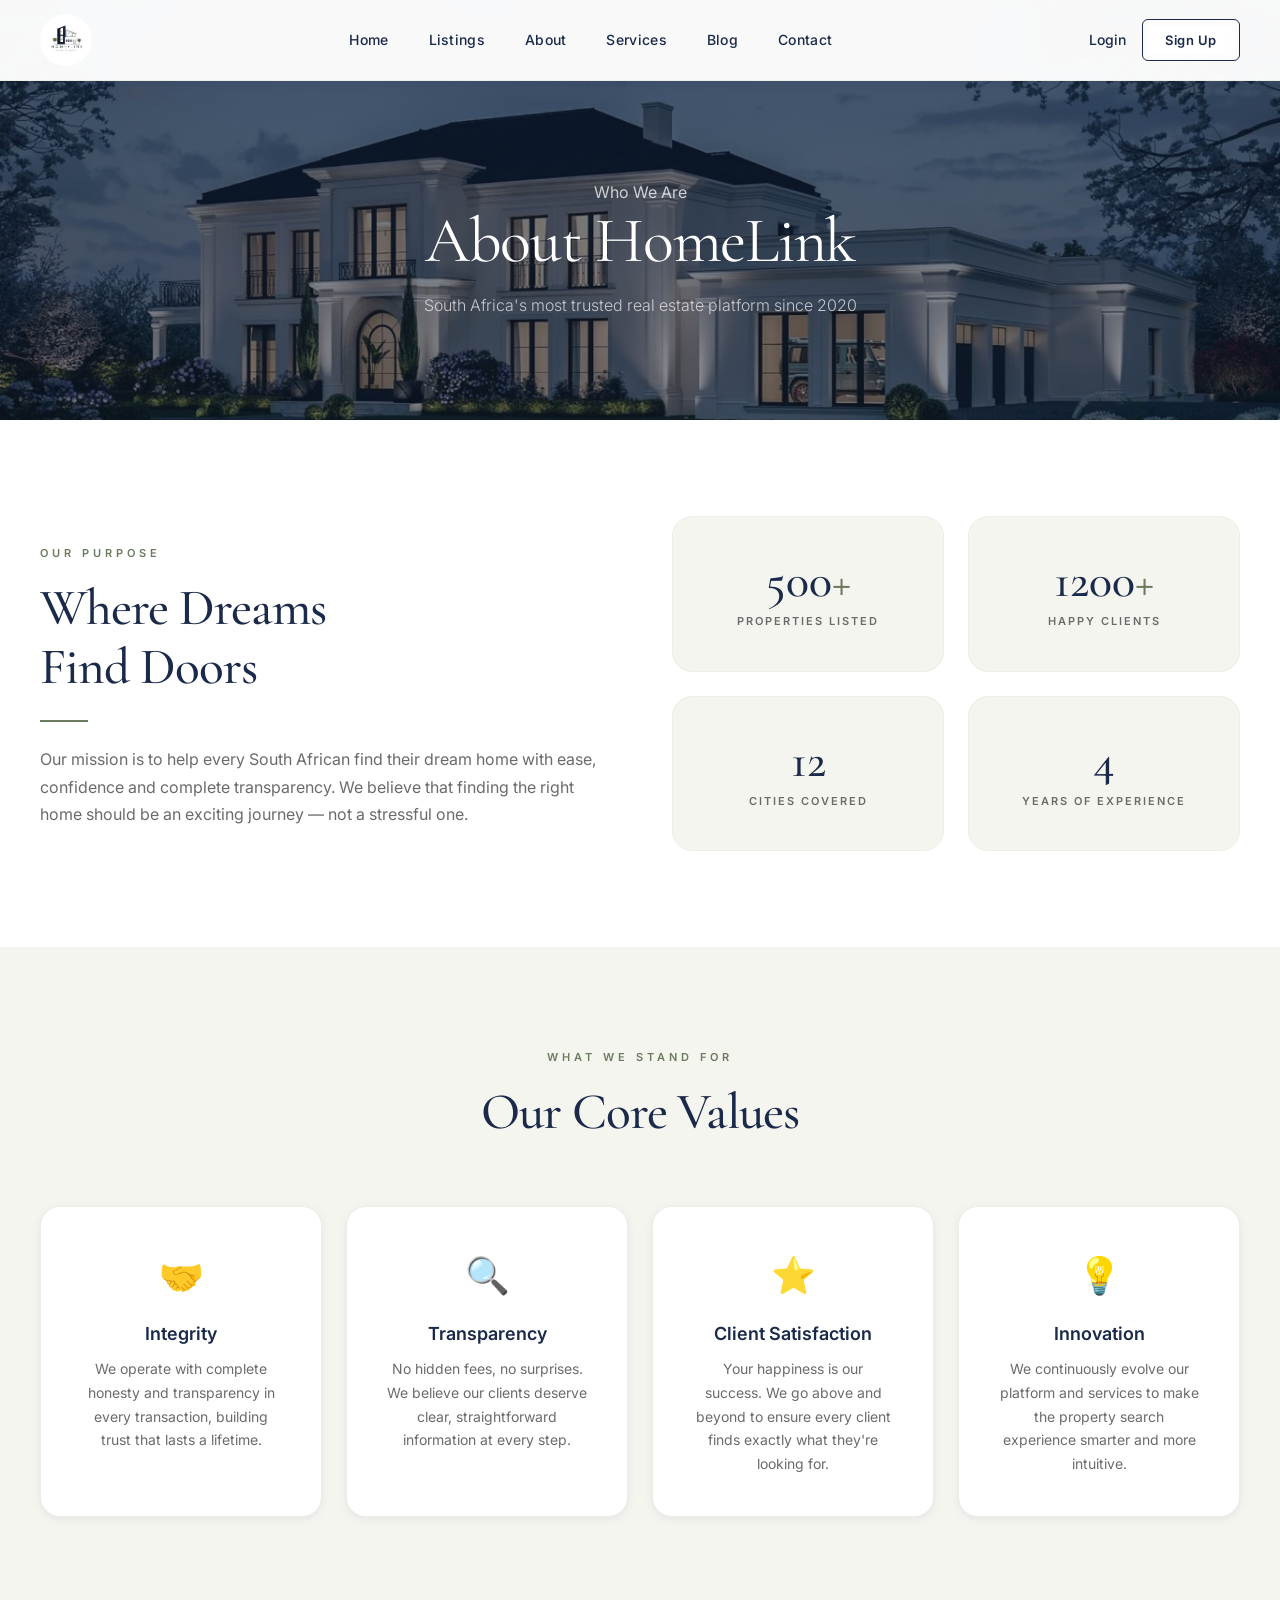
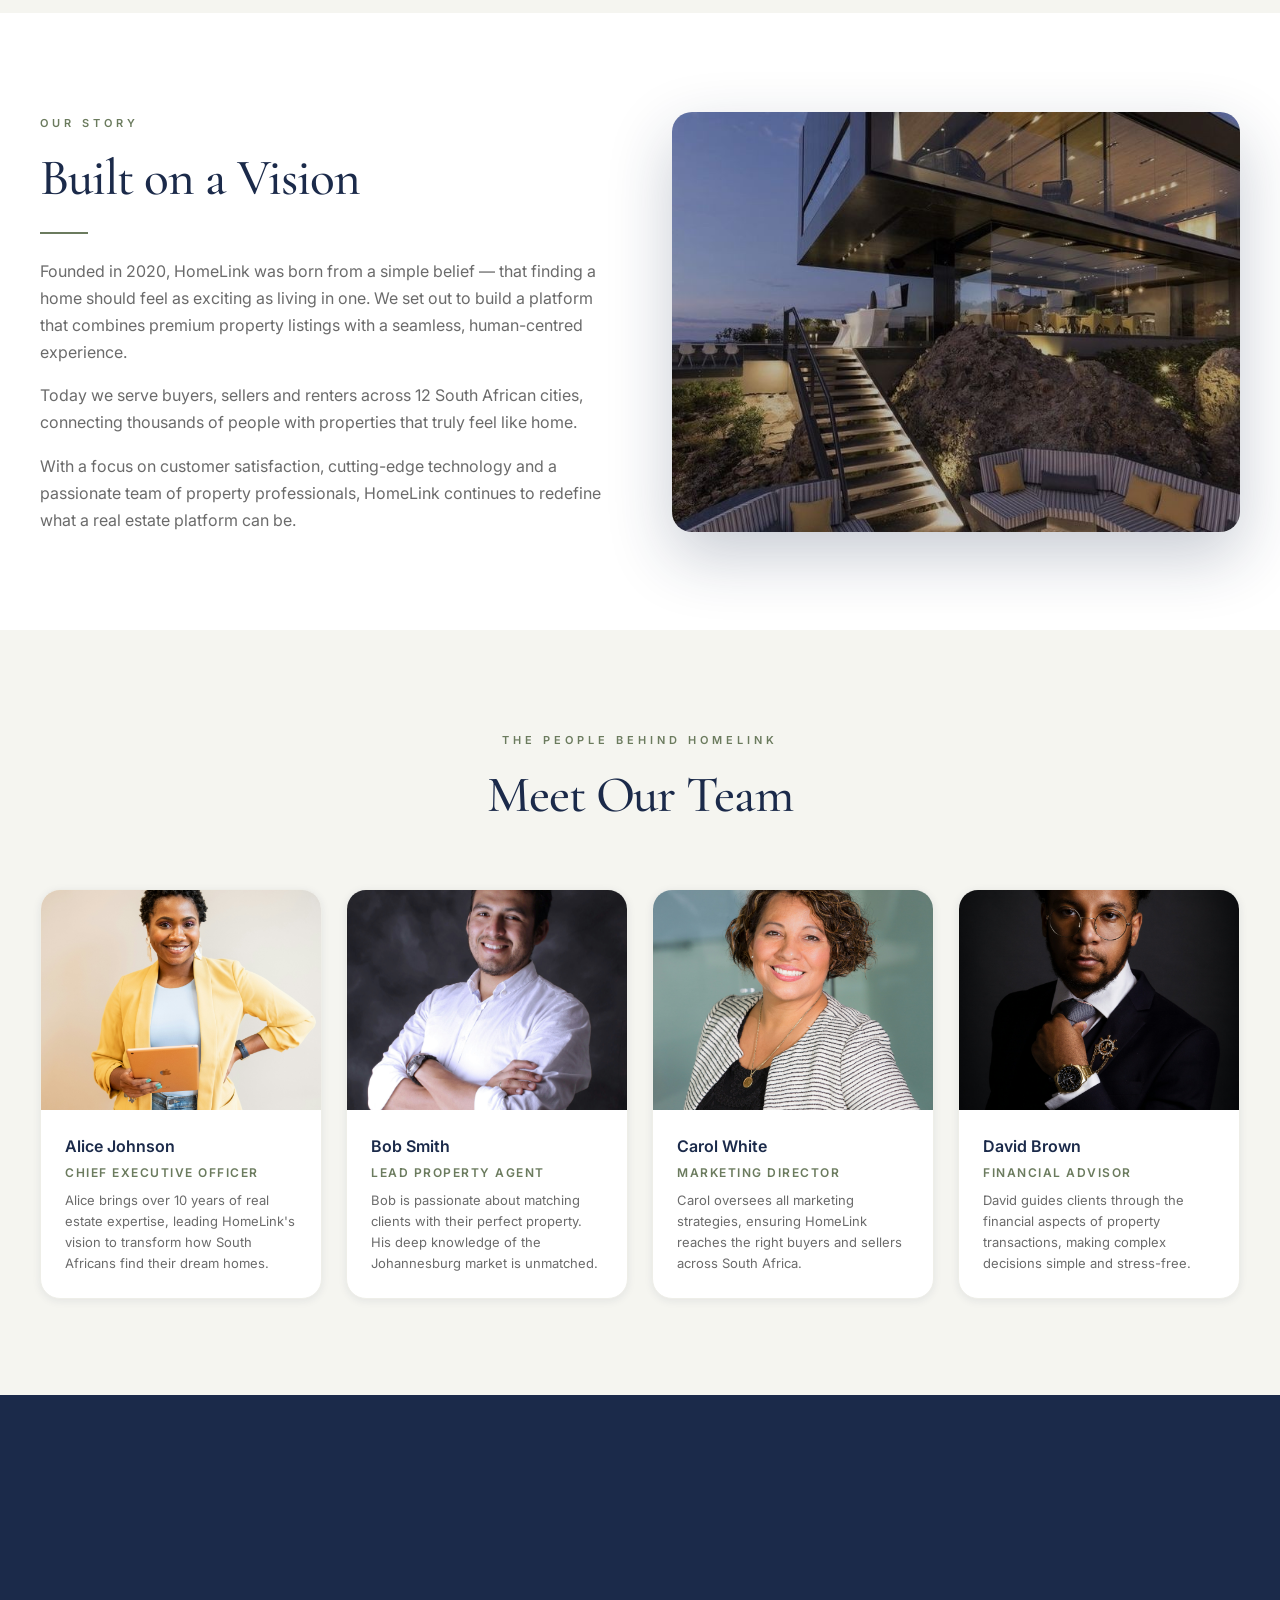
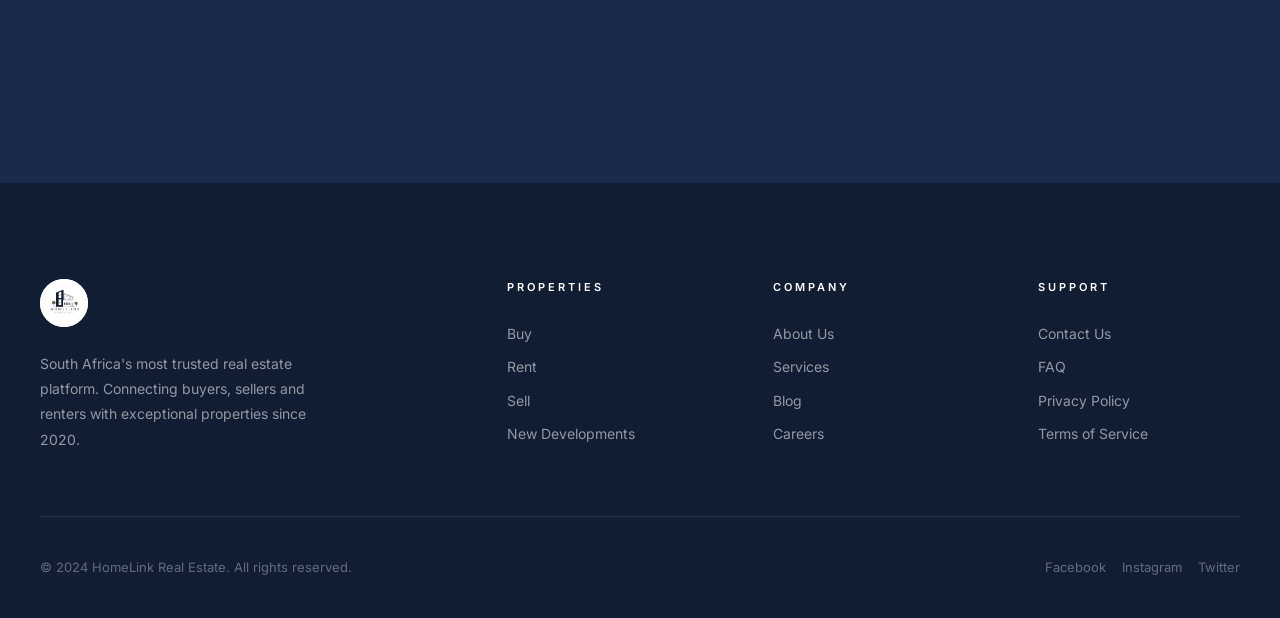
==== HTML/AboutUs.html @ ed0b682c "Initial commit - HomeLink Real Estate Platform" ====
<!DOCTYPE html>
<html lang="en">

<head>
    <meta charset="UTF-8">
    <meta name="viewport" content="width=device-width, initial-scale=1.0">
    <title>About Us | HomeLink</title>
    <link rel="stylesheet" href="../CSS/global.css">
    <link rel="stylesheet" href="../CSS/about.css">
</head>

<body>

    <!-- Navbar -->
    <nav class="navbar" id="navbar">
        <div class="container">
            <div class="nav-logo">
                <img src="../images/HomeLinkLogo.jpg" alt="HomeLink Real Estate">
            </div>
            <ul class="nav-links">
                <li><a href="index.html">Home</a></li>
                <li><a href="Properties.html">Listings</a></li>
                <li><a href="AboutUs.html">About</a></li>
                <li><a href="Services.html">Services</a></li>
                <li><a href="Blog.html">Blog</a></li>
                <li><a href="AboutUs.html#contact">Contact</a></li>
            </ul>
            <div class="nav-actions">
                <a href="Login.html" class="nav-login">Login</a>
                <a href="SignUp.html" class="btn btn-ghost btn-sm">Sign Up</a>
            </div>
        </div>
    </nav>

    <!-- Hero -->
    <section class="about-hero">
        <div class="about-hero-bg"></div>
        <div class="about-hero-overlay"></div>
        <div class="about-hero-content">
            <span class="hero-label">Who We Are</span>
            <h1 class="hero-title">About HomeLink</h1>
            <p class="hero-subtitle">South Africa's most trusted real estate platform since 2020</p>
        </div>
    </section>

    <!-- Mission -->
    <section class="mission-section section">
        <div class="container">
            <div class="mission-grid reveal">
                <div>
                    <span class="section-label">Our Purpose</span>
                    <h2 class="section-title">Where Dreams<br>Find Doors</h2>
                    <div class="divider"></div>
                    <p class="section-subtitle" style="max-width: 100%;">Our mission is to help every South African find
                        their dream home with ease, confidence and complete transparency. We believe that finding the
                        right home should be an exciting journey — not a stressful one.</p>
                </div>
                <div class="mission-stats">
                    <div class="mission-stat reveal reveal-delay-1">
                        <div class="mission-stat-number">500<span>+</span></div>
                        <div class="mission-stat-label">Properties Listed</div>
                    </div>
                    <div class="mission-stat reveal reveal-delay-2">
                        <div class="mission-stat-number">1200<span>+</span></div>
                        <div class="mission-stat-label">Happy Clients</div>
                    </div>
                    <div class="mission-stat reveal reveal-delay-3">
                        <div class="mission-stat-number">12<span></span></div>
                        <div class="mission-stat-label">Cities Covered</div>
                    </div>
                    <div class="mission-stat reveal reveal-delay-4">
                        <div class="mission-stat-number">4<span></span></div>
                        <div class="mission-stat-label">Years of Experience</div>
                    </div>
                </div>
            </div>
        </div>
    </section>

    <!-- Core Values -->
    <section class="values-section section" style="background: var(--frost);">
        <div class="container">
            <div class="text-center reveal" style="margin-bottom: var(--space-2xl);">
                <span class="section-label">What We Stand For</span>
                <h2 class="section-title">Our Core Values</h2>
            </div>
            <div class="values-grid">
                <div class="value-card reveal reveal-delay-1">
                    <div class="value-icon">🤝</div>
                    <h4>Integrity</h4>
                    <p>We operate with complete honesty and transparency in every transaction, building trust that lasts
                        a lifetime.</p>
                </div>
                <div class="value-card reveal reveal-delay-2">
                    <div class="value-icon">🔍</div>
                    <h4>Transparency</h4>
                    <p>No hidden fees, no surprises. We believe our clients deserve clear, straightforward information
                        at every step.</p>
                </div>
                <div class="value-card reveal reveal-delay-3">
                    <div class="value-icon">⭐</div>
                    <h4>Client Satisfaction</h4>
                    <p>Your happiness is our success. We go above and beyond to ensure every client finds exactly what
                        they're looking for.</p>
                </div>
                <div class="value-card reveal reveal-delay-4">
                    <div class="value-icon">💡</div>
                    <h4>Innovation</h4>
                    <p>We continuously evolve our platform and services to make the property search experience smarter
                        and more intuitive.</p>
                </div>
            </div>
        </div>
    </section>

    <!-- Company History -->
    <section class="history-section section">
        <div class="container">
            <div class="history-grid">
                <div class="reveal">
                    <span class="section-label">Our Story</span>
                    <h2 class="section-title">Built on a Vision</h2>
                    <div class="divider"></div>
                    <p style="margin-bottom: var(--space-md);">Founded in 2020, HomeLink was born from a simple belief —
                        that finding a home should feel as exciting as living in one. We set out to build a platform
                        that combines premium property listings with a seamless, human-centred experience.</p>
                    <p style="margin-bottom: var(--space-md);">Today we serve buyers, sellers and renters across 12
                        South African cities, connecting thousands of people with properties that truly feel like home.
                    </p>
                    <p>With a focus on customer satisfaction, cutting-edge technology and a passionate team of property
                        professionals, HomeLink continues to redefine what a real estate platform can be.</p>
                </div>
                <div class="history-image reveal reveal-delay-2">
                    <img src="../images/Exotic_home1_exterior.jpg" alt="HomeLink Story">
                </div>
            </div>
        </div>
    </section>

    <!-- Team -->
    <section class="team-section section" style="background: var(--frost);">
        <div class="container">
            <div class="text-center reveal" style="margin-bottom: var(--space-2xl);">
                <span class="section-label">The People Behind HomeLink</span>
                <h2 class="section-title">Meet Our Team</h2>
            </div>
            <div class="team-grid" id="teamGrid">
                <!-- Injected by JS -->
            </div>
        </div>
    </section>

    <!-- Contact -->
    <section class="contact-section section" id="contact" style="background: var(--navy);">
        <div class="container text-center reveal">
            <span class="section-label" style="color: var(--olive);">Get In Touch</span>
            <h2 class="section-title" style="color: var(--white);">We'd Love to Hear From You</h2>
            <div class="divider divider-center"></div>
            <div class="contact-details">
                <a href="mailto:info@homelink.co.za" class="contact-item">
                    <span class="contact-icon">✉️</span>
                    <span>info@homelink.co.za</span>
                </a>
                <a href="tel:+27115550100" class="contact-item">
                    <span class="contact-icon">📞</span>
                    <span>+27 11 555 0100</span>
                </a>
                <div class="contact-item">
                    <span class="contact-icon">📍</span>
                    <span>Sandton, Johannesburg</span>
                </div>
            </div>
        </div>
    </section>

    <!-- Footer -->
    <footer class="footer">
        <div class="container">
            <div class="footer-grid">
                <div class="footer-brand">
                    <img src="../images/HomeLinkLogo.jpg" alt="HomeLink">
                    <p>South Africa's most trusted real estate platform. Connecting buyers, sellers and renters with
                        exceptional properties since 2020.</p>
                </div>
                <div>
                    <div class="footer-heading">Properties</div>
                    <ul class="footer-links">
                        <li><a href="Properties.html">Buy</a></li>
                        <li><a href="#">Rent</a></li>
                        <li><a href="#">Sell</a></li>
                        <li><a href="#">New Developments</a></li>
                    </ul>
                </div>
                <div>
                    <div class="footer-heading">Company</div>
                    <ul class="footer-links">
                        <li><a href="AboutUs.html">About Us</a></li>
                        <li><a href="Services.html">Services</a></li>
                        <li><a href="Blog.html">Blog</a></li>
                        <li><a href="#">Careers</a></li>
                    </ul>
                </div>
                <div>
                    <div class="footer-heading">Support</div>
                    <ul class="footer-links">
                        <li><a href="#">Contact Us</a></li>
                        <li><a href="#">FAQ</a></li>
                        <li><a href="#">Privacy Policy</a></li>
                        <li><a href="#">Terms of Service</a></li>
                    </ul>
                </div>
            </div>
            <div class="footer-bottom">
                <span>© 2024 HomeLink Real Estate. All rights reserved.</span>
                <div class="footer-social">
                    <a href="#">Facebook</a>
                    <a href="#">Instagram</a>
                    <a href="#">Twitter</a>
                </div>
            </div>
        </div>
    </footer>

    <script src="../JS/about.js"></script>

</body>

</html>
---- CSS/global.css ----
/* TYPOGRAPHY*/

@import url('https://fonts.googleapis.com/css2?family=Cormorant+Garamond:wght@300;400;500;600&family=Inter:wght@300;400;500;600;700&display=swap');


*,
*::before,
*::after {
    margin: 0;
    padding: 0;
    box-sizing: border-box;
}

html {
    scroll-behavior: smooth;
    font-size: 16px;
}


/* ── DESIGN TOKENS ──────────────────────────────────────── */

:root {

    /* Core brand colours — pulled directly from the logo */
    --navy: #1B2A4A;
    /* Deep navy — primary */
    --navy-light: #243660;
    /* Slightly lighter navy — hover states */
    --navy-dark: #111D33;
    /* Darker navy — deep backgrounds */
    --olive: #6B7B5E;
    /* Muted olive green — accent */
    --olive-light: #7D9068;
    /* Lighter olive — hover states */

    /* Neutrals */
    --white: #FFFFFF;
    --frost: #F5F5F0;
    /* Off-white — section backgrounds */
    --frost-2: #EEEEE8;
    /* Slightly deeper frost — card borders */
    --text: #2C2C2C;
    /* Primary text */
    --text-muted: #6B6B6B;
    /* Secondary / muted text */
    --text-light: #9B9B9B;
    /* Placeholder text */

    /* Glass effect */
    --glass-bg: rgba(255, 255, 255, 0.12);
    --glass-bg-2: rgba(255, 255, 255, 0.22);
    --glass-border: rgba(255, 255, 255, 0.25);
    --glass-dark: rgba(27, 42, 74, 0.75);

    /* Shadows */
    --shadow-sm: 0 2px 8px rgba(27, 42, 74, 0.08);
    --shadow-md: 0 8px 24px rgba(27, 42, 74, 0.12);
    --shadow-lg: 0 16px 48px rgba(27, 42, 74, 0.18);
    --shadow-xl: 0 24px 64px rgba(27, 42, 74, 0.24);

    /* Border radius */
    --radius-sm: 6px;
    --radius: 12px;
    --radius-lg: 20px;
    --radius-xl: 32px;

    /* Transitions */
    --transition: all 0.25s ease;
    --transition-slow: all 0.4s ease;

    /* Spacing scale */
    --space-xs: 4px;
    --space-sm: 8px;
    --space-md: 16px;
    --space-lg: 24px;
    --space-xl: 40px;
    --space-2xl: 64px;
    --space-3xl: 96px;

    /* Max content width */
    --max-width: 1280px;
}



body {
    font-family: 'Inter', sans-serif;
    font-weight: 400;
    color: var(--text);
    background-color: var(--white);
    line-height: 1.6;
    -webkit-font-smoothing: antialiased;
}

/* Display headings — elegant serif for premium feel */
h1,
h2,
h3 {
    font-family: 'Cormorant Garamond', serif;
    font-weight: 500;
    line-height: 1.2;
    color: var(--navy);
    letter-spacing: -0.02em;
}

h1 {
    font-size: clamp(40px, 6vw, 72px);
}

h2 {
    font-size: clamp(28px, 4vw, 48px);
}

h3 {
    font-size: clamp(20px, 2.5vw, 28px);
}

h4 {
    font-family: 'Inter', sans-serif;
    font-size: 18px;
    font-weight: 600;
    color: var(--navy);
}

p {
    font-size: 16px;
    color: var(--text-muted);
    line-height: 1.7;
}

a {
    text-decoration: none;
    color: inherit;
    transition: var(--transition);
}

img {
    max-width: 100%;
    display: block;
}


/* ── LAYOUT UTILITIES ───────────────────────────────────── */

.container {
    width: 100%;
    max-width: var(--max-width);
    margin: 0 auto;
    padding: 0 var(--space-xl);
}

.section {
    padding: var(--space-3xl) 0;
}

.section-sm {
    padding: var(--space-2xl) 0;
}

.flex {
    display: flex;
}

.flex-col {
    display: flex;
    flex-direction: column;
}

.items-center {
    align-items: center;
}

.justify-between {
    justify-content: space-between;
}

.justify-center {
    justify-content: center;
}

.text-center {
    text-align: center;
}

.gap-sm {
    gap: var(--space-sm);
}

.gap-md {
    gap: var(--space-md);
}

.gap-lg {
    gap: var(--space-lg);
}

.gap-xl {
    gap: var(--space-xl);
}


/* ── SECTION LABELS ─────────────────────────────────────── */

.section-label {
    display: inline-block;
    font-family: 'Inter', sans-serif;
    font-size: 11px;
    font-weight: 600;
    letter-spacing: 4px;
    text-transform: uppercase;
    color: var(--olive);
    margin-bottom: var(--space-md);
}

.section-title {
    font-family: 'Cormorant Garamond', serif;
    font-size: clamp(32px, 4vw, 52px);
    font-weight: 500;
    color: var(--navy);
    line-height: 1.15;
    letter-spacing: -0.02em;
    margin-bottom: var(--space-md);
}

.section-subtitle {
    font-size: 16px;
    color: var(--text-muted);
    max-width: 520px;
    line-height: 1.7;
}


/* ── BUTTONS ────────────────────────────────────────────── */

.btn {
    display: inline-flex;
    align-items: center;
    justify-content: center;
    gap: var(--space-sm);
    padding: 14px 32px;
    border-radius: var(--radius-sm);
    font-family: 'Inter', sans-serif;
    font-size: 14px;
    font-weight: 600;
    letter-spacing: 0.5px;
    cursor: pointer;
    border: none;
    transition: var(--transition);
    white-space: nowrap;
}

/* Primary — navy fill */
.btn-primary {
    background: var(--navy);
    color: var(--white);
    box-shadow: var(--shadow-md);
}

.btn-primary:hover {
    background: var(--navy-light);
    box-shadow: var(--shadow-lg);
    transform: translateY(-1px);
}

/* Secondary — olive fill */
.btn-secondary {
    background: var(--olive);
    color: var(--white);
    box-shadow: var(--shadow-sm);
}

.btn-secondary:hover {
    background: var(--olive-light);
    box-shadow: var(--shadow-md);
    transform: translateY(-1px);
}

/* Outline — navy border */
.btn-outline {
    background: transparent;
    color: var(--navy);
    border: 1.5px solid var(--navy);
}

.btn-outline:hover {
    background: var(--navy);
    color: var(--white);
    transform: translateY(-1px);
}

/* Ghost — for use on dark/image backgrounds */
.btn-ghost {
    background: var(--glass-bg-2);
    color: var(--white);
    border: 1.5px solid var(--glass-border);
    backdrop-filter: blur(8px);
}

.btn-ghost:hover {
    background: rgba(255, 255, 255, 0.3);
    transform: translateY(-1px);
}

.btn-lg {
    padding: 18px 44px;
    font-size: 15px;
}

.btn-sm {
    padding: 10px 22px;
    font-size: 13px;
}


/* ── NAVBAR ─────────────────────────────────────────────── */

.navbar {
    position: fixed;
    top: 0;
    left: 0;
    right: 0;
    z-index: 1000;
    padding: 20px 0;
    transition: var(--transition-slow);
}

/* Scrolled state — frosted glass */
.navbar.scrolled {
    background: rgba(255, 255, 255, 0.92);
    backdrop-filter: blur(20px);
    -webkit-backdrop-filter: blur(20px);
    border-bottom: 1px solid var(--frost-2);
    padding: 14px 0;
    box-shadow: var(--shadow-sm);
}

.navbar .container {
    display: flex;
    align-items: center;
    justify-content: space-between;
}

.nav-logo {
    display: flex;
    align-items: center;
    gap: var(--space-sm);
}

.nav-logo img {
    height: 52px;
    width: 52px;
    object-fit: contain;
    border-radius: 50%;
    background: transparent;
}

.nav-links {
    display: flex;
    align-items: center;
    gap: var(--space-xl);
    list-style: none;
}

.nav-links a {
    font-size: 14px;
    font-weight: 500;
    color: var(--white);
    letter-spacing: 0.3px;
    position: relative;
    padding-bottom: 2px;
}

/* Underline animation on nav links */
.nav-links a::after {
    content: '';
    position: absolute;
    bottom: -2px;
    left: 0;
    width: 0;
    height: 1px;
    background: var(--white);
    transition: width 0.3s ease;
}

.nav-links a:hover::after {
    width: 100%;
}

/* When navbar is scrolled — links go dark */
.navbar.scrolled .nav-links a {
    color: var(--navy);
}

.navbar.scrolled .nav-links a::after {
    background: var(--navy);
}

.nav-actions {
    display: flex;
    align-items: center;
    gap: var(--space-md);
}

.nav-login {
    font-size: 14px;
    font-weight: 500;
    color: var(--white);
    transition: var(--transition);
}

.nav-login:hover {
    opacity: 0.75;
}

.navbar.scrolled .nav-login {
    color: var(--navy);
}


/* ── CARDS ──────────────────────────────────────────────── */

.card {
    background: var(--white);
    border-radius: var(--radius-lg);
    border: 1px solid var(--frost-2);
    box-shadow: var(--shadow-sm);
    overflow: hidden;
    transition: var(--transition);
}

.card:hover {
    box-shadow: var(--shadow-lg);
    transform: translateY(-4px);
}


/* ── GLASS CARDS ────────────────────────────────────────── */

.glass-card {
    background: var(--glass-bg-2);
    backdrop-filter: blur(16px);
    -webkit-backdrop-filter: blur(16px);
    border: 1px solid var(--glass-border);
    border-radius: var(--radius-lg);
}


/* ── PROPERTY BADGE ─────────────────────────────────────── */

.badge {
    display: inline-flex;
    align-items: center;
    padding: 4px 12px;
    border-radius: 50px;
    font-size: 11px;
    font-weight: 600;
    letter-spacing: 1px;
    text-transform: uppercase;
}

.badge-navy {
    background: var(--navy);
    color: var(--white);
}

.badge-olive {
    background: var(--olive);
    color: var(--white);
}

.badge-frost {
    background: var(--frost);
    color: var(--navy);
    border: 1px solid var(--frost-2);
}


/* ── DIVIDER ────────────────────────────────────────────── */

.divider {
    width: 48px;
    height: 2px;
    background: var(--olive);
    margin: var(--space-lg) 0;
}

.divider-center {
    margin: var(--space-lg) auto;
}


/* ── FORM ELEMENTS ──────────────────────────────────────── */

.input {
    width: 100%;
    padding: 14px 18px;
    background: var(--white);
    border: 1.5px solid var(--frost-2);
    border-radius: var(--radius-sm);
    font-family: 'Inter', sans-serif;
    font-size: 14px;
    color: var(--text);
    transition: var(--transition);
    outline: none;
}

.input:focus {
    border-color: var(--navy);
    box-shadow: 0 0 0 3px rgba(27, 42, 74, 0.08);
}

.input::placeholder {
    color: var(--text-light);
}

.select {
    appearance: none;
    background-image: url("data:image/svg+xml,%3Csvg xmlns='http://www.w3.org/2000/svg' width='12' height='8' viewBox='0 0 12 8'%3E%3Cpath d='M1 1l5 5 5-5' stroke='%236B6B6B' stroke-width='1.5' fill='none' stroke-linecap='round'/%3E%3C/svg%3E");
    background-repeat: no-repeat;
    background-position: right 16px center;
    padding-right: 40px;
    cursor: pointer;
}


/* ── SCROLL ANIMATIONS ──────────────────────────────────── */

.reveal {
    opacity: 0;
    transform: translateY(32px);
    transition: opacity 0.7s ease, transform 0.7s ease;
}

.reveal.visible {
    opacity: 1;
    transform: translateY(0);
}

.reveal-delay-1 {
    transition-delay: 0.1s;
}

.reveal-delay-2 {
    transition-delay: 0.2s;
}

.reveal-delay-3 {
    transition-delay: 0.3s;
}

.reveal-delay-4 {
    transition-delay: 0.4s;
}


/* ── FOOTER ─────────────────────────────────────────────── */

.footer {
    background: var(--navy-dark);
    color: rgba(255, 255, 255, 0.7);
    padding: var(--space-3xl) 0 var(--space-xl);
}

.footer-grid {
    display: grid;
    grid-template-columns: 2fr 1fr 1fr 1fr;
    gap: var(--space-2xl);
    padding-bottom: var(--space-2xl);
    border-bottom: 1px solid rgba(255, 255, 255, 0.1);
}

.footer-brand img {
    height: 48px;
    width: 48px;
    object-fit: contain;
    border-radius: 50%;
    background: white;
    margin-bottom: var(--space-lg);
    filter: none;
    opacity: 1;
}

.footer-brand p {
    color: rgba(255, 255, 255, 0.55);
    font-size: 14px;
    line-height: 1.8;
    max-width: 280px;
}

.footer-heading {
    font-family: 'Inter', sans-serif;
    font-size: 11px;
    font-weight: 600;
    letter-spacing: 3px;
    text-transform: uppercase;
    color: var(--white);
    margin-bottom: var(--space-lg);
}

.footer-links {
    list-style: none;
    display: flex;
    flex-direction: column;
    gap: var(--space-sm);
}

.footer-links a {
    font-size: 14px;
    color: rgba(255, 255, 255, 0.55);
    transition: var(--transition);
}

.footer-links a:hover {
    color: var(--white);
    padding-left: 4px;
}

.footer-bottom {
    display: flex;
    justify-content: space-between;
    align-items: center;
    padding-top: var(--space-xl);
    font-size: 13px;
    color: rgba(255, 255, 255, 0.35);
}

.footer-social {
    display: flex;
    gap: var(--space-md);
}

.footer-social a {
    font-size: 13px;
    color: rgba(255, 255, 255, 0.35);
    transition: var(--transition);
}

.footer-social a:hover {
    color: var(--white);
}


/* ── SCROLLBAR ──────────────────────────────────────────── */

::-webkit-scrollbar {
    width: 6px;
}

::-webkit-scrollbar-track {
    background: var(--frost);
}

::-webkit-scrollbar-thumb {
    background: var(--navy);
    border-radius: 10px;
}

::-webkit-scrollbar-thumb:hover {
    background: var(--navy-light);
}
---- CSS/about.css ----
/* ============================================================
   HomeLink™ — About Us Page
   ============================================================ */

/* ── NAVBAR OVERRIDE ────────────────────────────────────── */

.navbar {
    background: rgba(255, 255, 255, 0.97);
    backdrop-filter: blur(20px);
    border-bottom: 1px solid var(--frost-2);
    padding: 14px 0;
    box-shadow: var(--shadow-sm);
}

.navbar .nav-links a {
    color: var(--navy);
}

.navbar .nav-links a::after {
    background: var(--navy);
}

.navbar .nav-login {
    color: var(--navy);
}

.navbar .btn-ghost {
    color: var(--navy);
    border-color: var(--navy);
}

.navbar .btn-ghost:hover {
    background: var(--navy);
    color: var(--white);
}


/* ── HERO ───────────────────────────────────────────────── */

.about-hero {
    position: relative;
    height: 420px;
    display: flex;
    align-items: center;
    justify-content: center;
    overflow: hidden;
}

.about-hero-bg {
    position: absolute;
    inset: 0;
    background-image: url('../images/villa1.jpg');
    background-size: cover;
    background-position: center 40%;
}

.about-hero-overlay {
    position: absolute;
    inset: 0;
    background: linear-gradient(to bottom,
        rgba(17, 29, 51, 0.65) 0%,
        rgba(17, 29, 51, 0.50) 100%);
}

.about-hero-content {
    position: relative;
    z-index: 10;
    text-align: center;
    padding-top: 80px;
}

.about-hero-content .hero-label {
    color: rgba(255, 255, 255, 0.75);
}

.about-hero-content .hero-title {
    font-family: 'Cormorant Garamond', serif;
    font-size: clamp(36px, 6vw, 64px);
    font-weight: 400;
    color: var(--white);
    line-height: 1.1;
    margin-bottom: var(--space-md);
}

.about-hero-content .hero-subtitle {
    font-size: 16px;
    color: rgba(255, 255, 255, 0.7);
    font-weight: 300;
}


/* ── MISSION ────────────────────────────────────────────── */

.mission-grid {
    display: grid;
    grid-template-columns: 1fr 1fr;
    gap: var(--space-2xl);
    align-items: center;
}

.mission-stats {
    display: grid;
    grid-template-columns: 1fr 1fr;
    gap: var(--space-lg);
}

.mission-stat {
    background: var(--frost);
    border-radius: var(--radius-lg);
    padding: var(--space-xl);
    text-align: center;
    border: 1px solid var(--frost-2);
    transition: var(--transition);
}

.mission-stat:hover {
    box-shadow: var(--shadow-md);
    transform: translateY(-3px);
}

.mission-stat-number {
    font-family: 'Cormorant Garamond', serif;
    font-size: 48px;
    font-weight: 500;
    color: var(--navy);
    line-height: 1;
    margin-bottom: var(--space-sm);
}

.mission-stat-number span {
    color: var(--olive);
}

.mission-stat-label {
    font-size: 11px;
    font-weight: 600;
    letter-spacing: 2px;
    text-transform: uppercase;
    color: var(--text-muted);
}


/* ── CORE VALUES ────────────────────────────────────────── */

.values-grid {
    display: grid;
    grid-template-columns: repeat(4, 1fr);
    gap: var(--space-lg);
}

.value-card {
    background: var(--white);
    border-radius: var(--radius-lg);
    padding: var(--space-xl);
    text-align: center;
    border: 1px solid var(--frost-2);
    box-shadow: var(--shadow-sm);
    transition: var(--transition);
}

.value-card:hover {
    box-shadow: var(--shadow-lg);
    transform: translateY(-4px);
}

.value-icon {
    font-size: 36px;
    margin-bottom: var(--space-md);
}

.value-card h4 {
    margin-bottom: var(--space-sm);
    color: var(--navy);
}

.value-card p {
    font-size: 14px;
    line-height: 1.7;
}


/* ── HISTORY ────────────────────────────────────────────── */

.history-grid {
    display: grid;
    grid-template-columns: 1fr 1fr;
    gap: var(--space-2xl);
    align-items: center;
}

.history-image {
    border-radius: var(--radius-lg);
    overflow: hidden;
    box-shadow: var(--shadow-xl);
    height: 420px;
}

.history-image img {
    width: 100%;
    height: 100%;
    object-fit: cover;
}


/* ── TEAM ───────────────────────────────────────────────── */

.team-grid {
    display: grid;
    grid-template-columns: repeat(4, 1fr);
    gap: var(--space-lg);
}

.team-card {
    background: var(--white);
    border-radius: var(--radius-lg);
    overflow: hidden;
    box-shadow: var(--shadow-sm);
    border: 1px solid var(--frost-2);
    transition: var(--transition);
    opacity: 0;
    transform: translateY(24px);
}

.team-card.visible {
    opacity: 1;
    transform: translateY(0);
}

.team-card:hover {
    box-shadow: var(--shadow-lg);
    transform: translateY(-4px);
}

.team-card-img {
    height: 220px;
    overflow: hidden;
}

.team-card-img img {
    width: 100%;
    height: 100%;
    object-fit: cover;
    transition: transform 0.6s ease;
}

.team-card:hover .team-card-img img {
    transform: scale(1.05);
}

.team-card-body {
    padding: var(--space-lg);
}

.team-card-name {
    font-size: 16px;
    font-weight: 600;
    color: var(--navy);
    margin-bottom: 4px;
}

.team-card-role {
    font-size: 12px;
    font-weight: 600;
    letter-spacing: 1.5px;
    text-transform: uppercase;
    color: var(--olive);
    margin-bottom: var(--space-sm);
}

.team-card-bio {
    font-size: 13px;
    color: var(--text-muted);
    line-height: 1.6;
}


/* ── CONTACT SECTION ────────────────────────────────────── */

.contact-details {
    display: flex;
    justify-content: center;
    gap: var(--space-2xl);
    flex-wrap: wrap;
    margin-top: var(--space-xl);
}

.contact-item {
    display: flex;
    align-items: center;
    gap: var(--space-sm);
    color: rgba(255, 255, 255, 0.75);
    font-size: 15px;
    transition: var(--transition);
}

.contact-item:hover {
    color: var(--white);
}

.contact-icon {
    font-size: 20px;
}
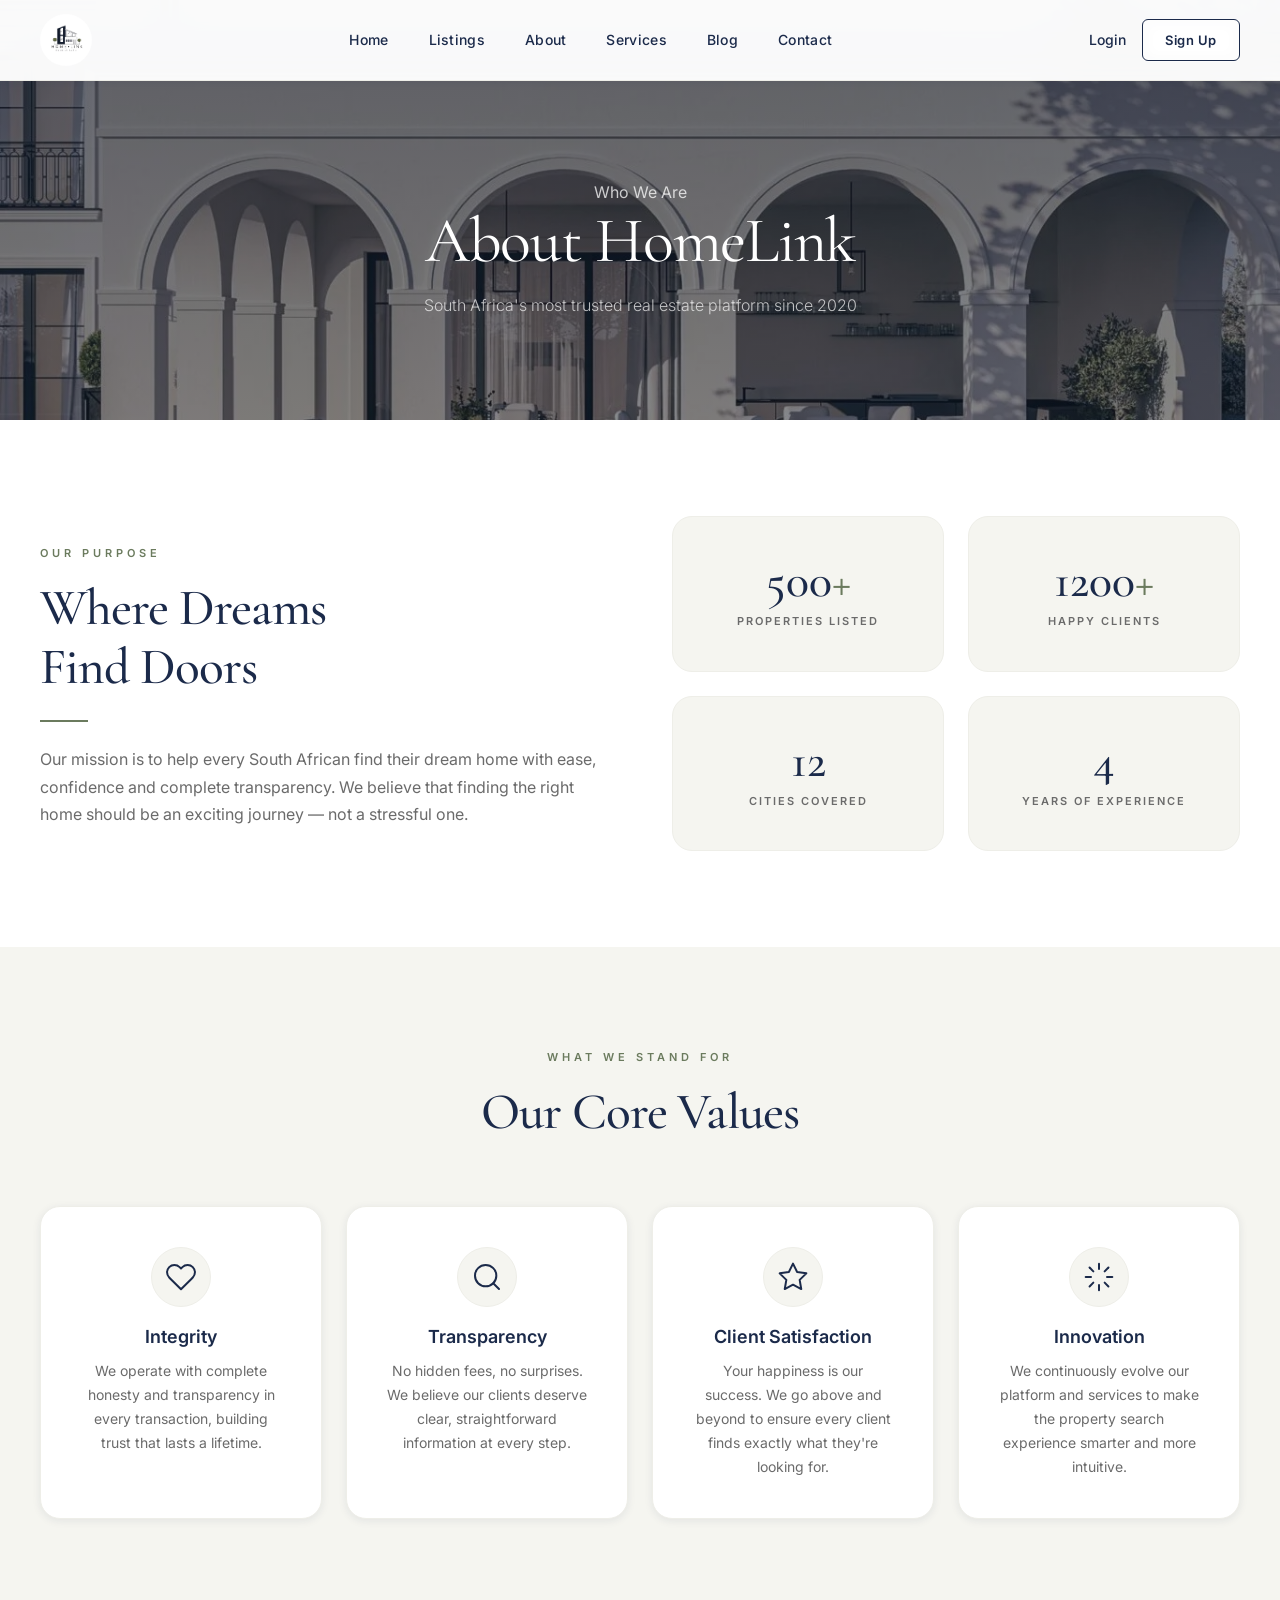
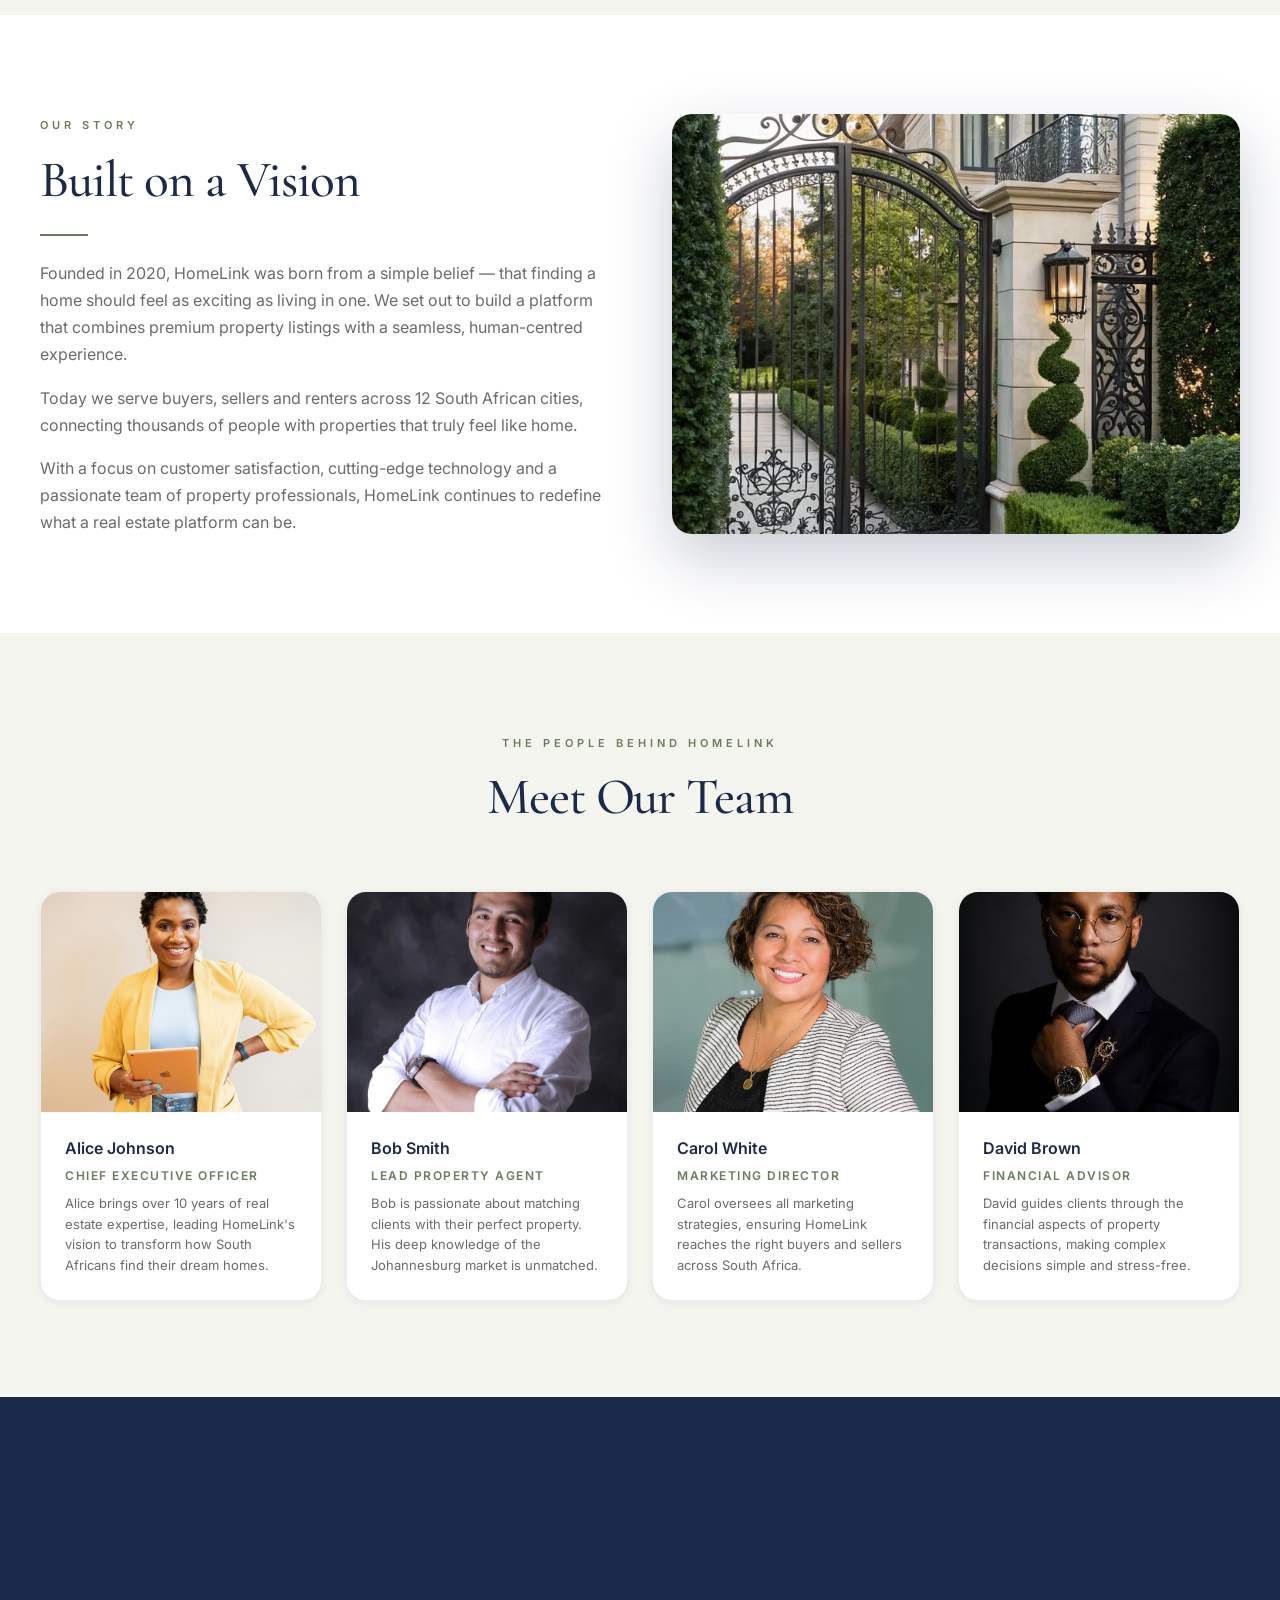
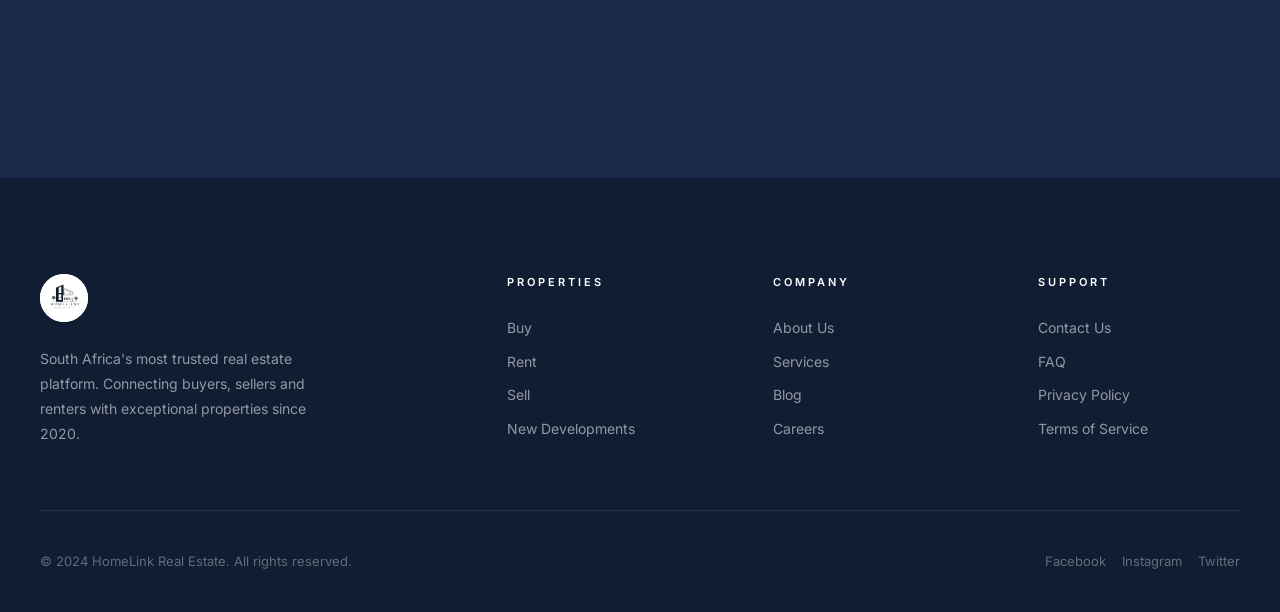
==== commit 6cf73eb0: "Changed the hero and 'our story' images and emojis to SVG icons" ====
--- a/HTML/AboutUs.html
+++ b/HTML/AboutUs.html
@@ -86,25 +86,33 @@
             </div>
             <div class="values-grid">
                 <div class="value-card reveal reveal-delay-1">
-                    <div class="value-icon">🤝</div>
+                    <div class="value-icon">
+                        <svg xmlns="http://www.w3.org/2000/svg" width="32" height="32" viewBox="0 0 24 24" fill="none" stroke="currentColor" stroke-width="1.5" stroke-linecap="round" stroke-linejoin="round"><path d="M20.84 4.61a5.5 5.5 0 0 0-7.78 0L12 5.67l-1.06-1.06a5.5 5.5 0 0 0-7.78 7.78l1.06 1.06L12 21.23l7.78-7.78 1.06-1.06a5.5 5.5 0 0 0 0-7.78z"/></svg>
+                    </div>
                     <h4>Integrity</h4>
                     <p>We operate with complete honesty and transparency in every transaction, building trust that lasts
                         a lifetime.</p>
                 </div>
                 <div class="value-card reveal reveal-delay-2">
-                    <div class="value-icon">🔍</div>
+                    <div class="value-icon">
+                        <svg xmlns="http://www.w3.org/2000/svg" width="32" height="32" viewBox="0 0 24 24" fill="none" stroke="currentColor" stroke-width="1.5" stroke-linecap="round" stroke-linejoin="round"><circle cx="11" cy="11" r="8"/><line x1="21" y1="21" x2="16.65" y2="16.65"/></svg>
+                    </div>
                     <h4>Transparency</h4>
                     <p>No hidden fees, no surprises. We believe our clients deserve clear, straightforward information
                         at every step.</p>
                 </div>
                 <div class="value-card reveal reveal-delay-3">
-                    <div class="value-icon">⭐</div>
+                    <div class="value-icon">
+                        <svg xmlns="http://www.w3.org/2000/svg" width="32" height="32" viewBox="0 0 24 24" fill="none" stroke="currentColor" stroke-width="1.5" stroke-linecap="round" stroke-linejoin="round"><polygon points="12 2 15.09 8.26 22 9.27 17 14.14 18.18 21.02 12 17.77 5.82 21.02 7 14.14 2 9.27 8.91 8.26 12 2"/></svg>
+                    </div>
                     <h4>Client Satisfaction</h4>
                     <p>Your happiness is our success. We go above and beyond to ensure every client finds exactly what
                         they're looking for.</p>
                 </div>
                 <div class="value-card reveal reveal-delay-4">
-                    <div class="value-icon">💡</div>
+                    <div class="value-icon">
+                        <svg xmlns="http://www.w3.org/2000/svg" width="32" height="32" viewBox="0 0 24 24" fill="none" stroke="currentColor" stroke-width="1.5" stroke-linecap="round" stroke-linejoin="round"><line x1="12" y1="2" x2="12" y2="6"/><line x1="12" y1="18" x2="12" y2="22"/><line x1="4.93" y1="4.93" x2="7.76" y2="7.76"/><line x1="16.24" y1="16.24" x2="19.07" y2="19.07"/><line x1="2" y1="12" x2="6" y2="12"/><line x1="18" y1="12" x2="22" y2="12"/><line x1="4.93" y1="19.07" x2="7.76" y2="16.24"/><line x1="16.24" y1="7.76" x2="19.07" y2="4.93"/></svg>
+                    </div>
                     <h4>Innovation</h4>
                     <p>We continuously evolve our platform and services to make the property search experience smarter
                         and more intuitive.</p>
@@ -131,7 +139,7 @@
                         professionals, HomeLink continues to redefine what a real estate platform can be.</p>
                 </div>
                 <div class="history-image reveal reveal-delay-2">
-                    <img src="../images/Exotic_home1_exterior.jpg" alt="HomeLink Story">
+                    <img src="../images/display_gate.jfif" alt="HomeLink Story">
                 </div>
             </div>
         </div>
@@ -158,15 +166,21 @@
             <div class="divider divider-center"></div>
             <div class="contact-details">
                 <a href="mailto:info@homelink.co.za" class="contact-item">
-                    <span class="contact-icon">✉️</span>
+                    <span class="contact-icon">
+                        <svg xmlns="http://www.w3.org/2000/svg" width="20" height="20" viewBox="0 0 24 24" fill="none" stroke="currentColor" stroke-width="1.5" stroke-linecap="round" stroke-linejoin="round"><path d="M4 4h16c1.1 0 2 .9 2 2v12c0 1.1-.9 2-2 2H4c-1.1 0-2-.9-2-2V6c0-1.1.9-2 2-2z"/><polyline points="22,6 12,13 2,6"/></svg>
+                    </span>
                     <span>info@homelink.co.za</span>
                 </a>
                 <a href="tel:+27115550100" class="contact-item">
-                    <span class="contact-icon">📞</span>
+                    <span class="contact-icon">
+                        <svg xmlns="http://www.w3.org/2000/svg" width="20" height="20" viewBox="0 0 24 24" fill="none" stroke="currentColor" stroke-width="1.5" stroke-linecap="round" stroke-linejoin="round"><path d="M22 16.92v3a2 2 0 0 1-2.18 2 19.79 19.79 0 0 1-8.63-3.07A19.5 19.5 0 0 1 4.69 12a19.79 19.79 0 0 1-3.07-8.67A2 2 0 0 1 3.6 1.27h3a2 2 0 0 1 2 1.72c.127.96.361 1.903.7 2.81a2 2 0 0 1-.45 2.11L7.91 8.91a16 16 0 0 0 6 6l.91-.91a2 2 0 0 1 2.11-.45c.907.339 1.85.573 2.81.7a2 2 0 0 1 1.72 2.02z"/></svg>
+                    </span>
                     <span>+27 11 555 0100</span>
                 </a>
                 <div class="contact-item">
-                    <span class="contact-icon">📍</span>
+                    <span class="contact-icon">
+                        <svg xmlns="http://www.w3.org/2000/svg" width="20" height="20" viewBox="0 0 24 24" fill="none" stroke="currentColor" stroke-width="1.5" stroke-linecap="round" stroke-linejoin="round"><path d="M21 10c0 7-9 13-9 13s-9-6-9-13a9 9 0 0 1 18 0z"/><circle cx="12" cy="10" r="3"/></svg>
+                    </span>
                     <span>Sandton, Johannesburg</span>
                 </div>
             </div>
--- a/CSS/about.css
+++ b/CSS/about.css
@@ -49,7 +49,7 @@
 .about-hero-bg {
     position: absolute;
     inset: 0;
-    background-image: url('../images/villa1.jpg');
+    background-image: url('../images/villa10.jpg');
     background-size: cover;
     background-position: center 40%;
 }
@@ -164,8 +164,16 @@
 }
 
 .value-icon {
-    font-size: 36px;
-    margin-bottom: var(--space-md);
+    width: 60px;
+    height: 60px;
+    background: var(--frost);
+    border-radius: 50%;
+    display: flex;
+    align-items: center;
+    justify-content: center;
+    margin: 0 auto var(--space-md);
+    color: var(--navy);
+    border: 1px solid var(--frost-2);
 }
 
 .value-card h4 {
@@ -298,5 +306,8 @@
 }
 
 .contact-icon {
-    font-size: 20px;
+    display: flex;
+    align-items: center;
+    justify-content: center;
+    color: var(--olive);
 }
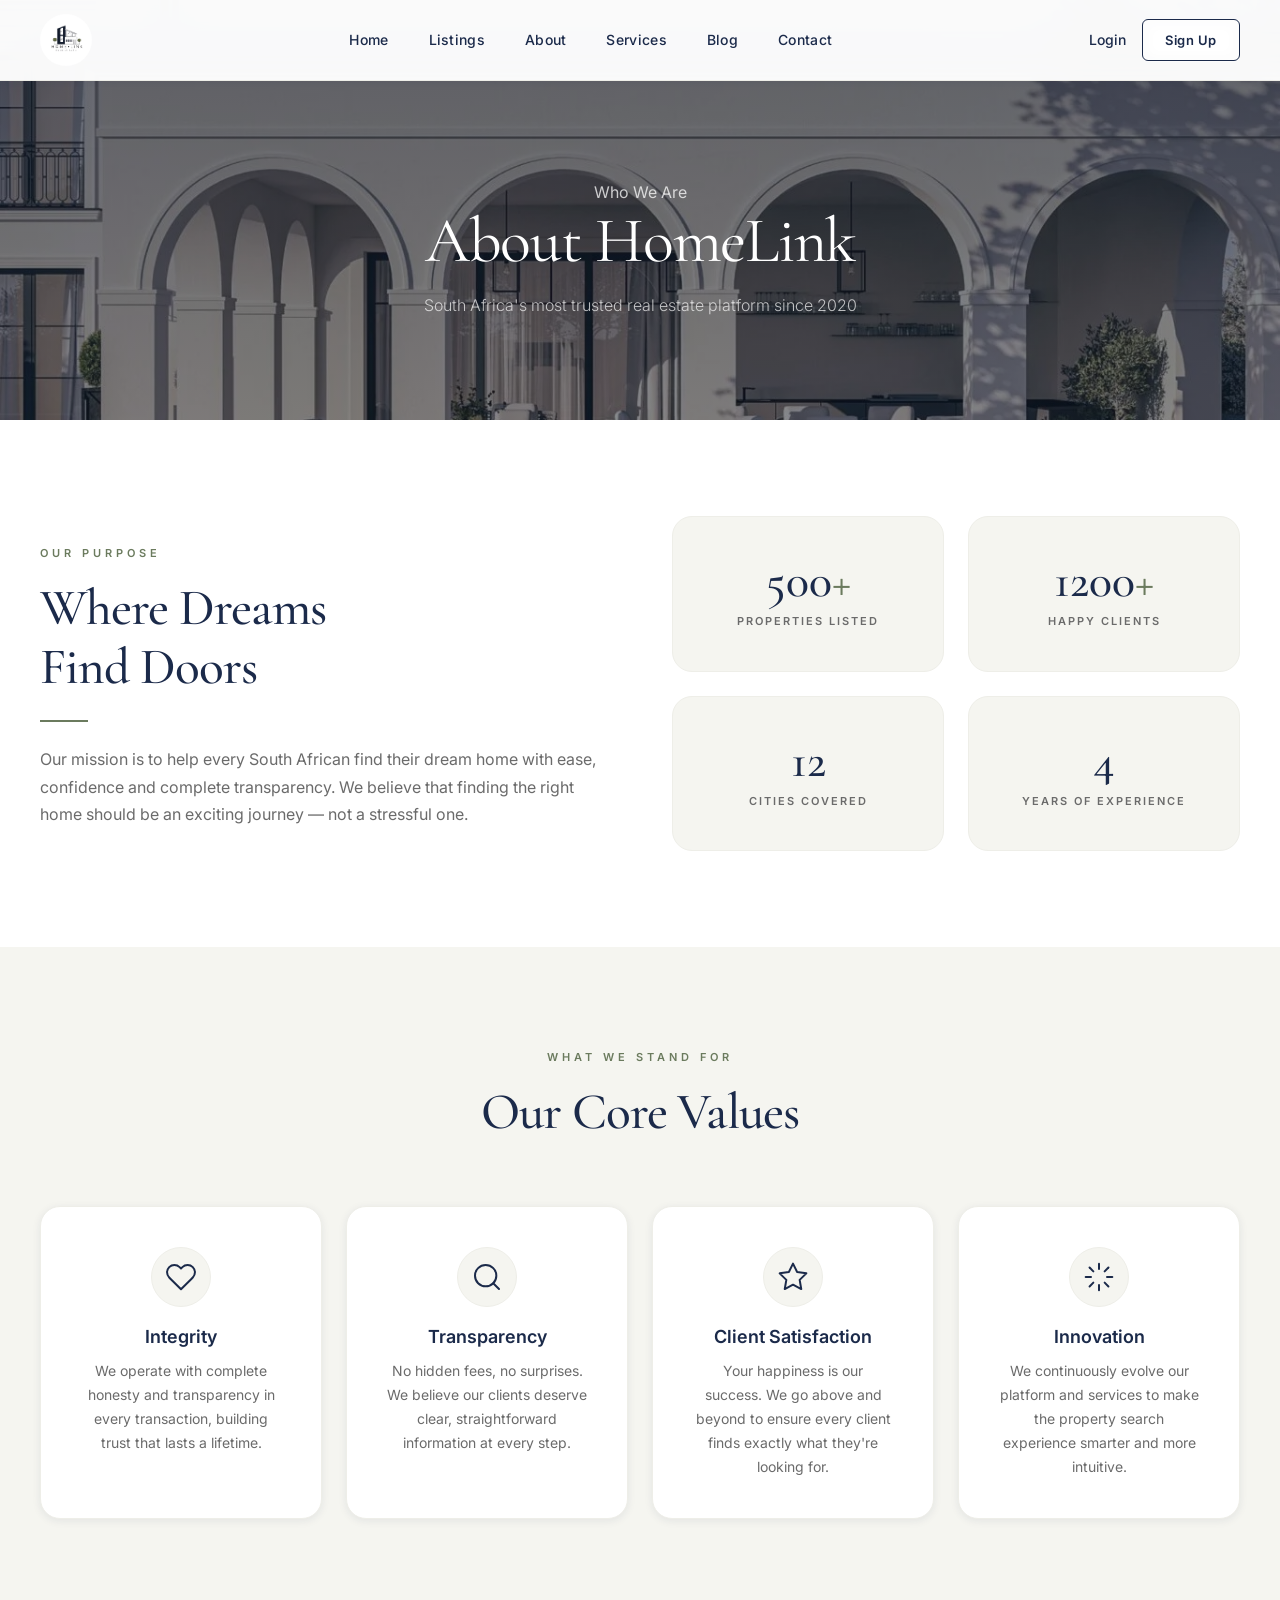
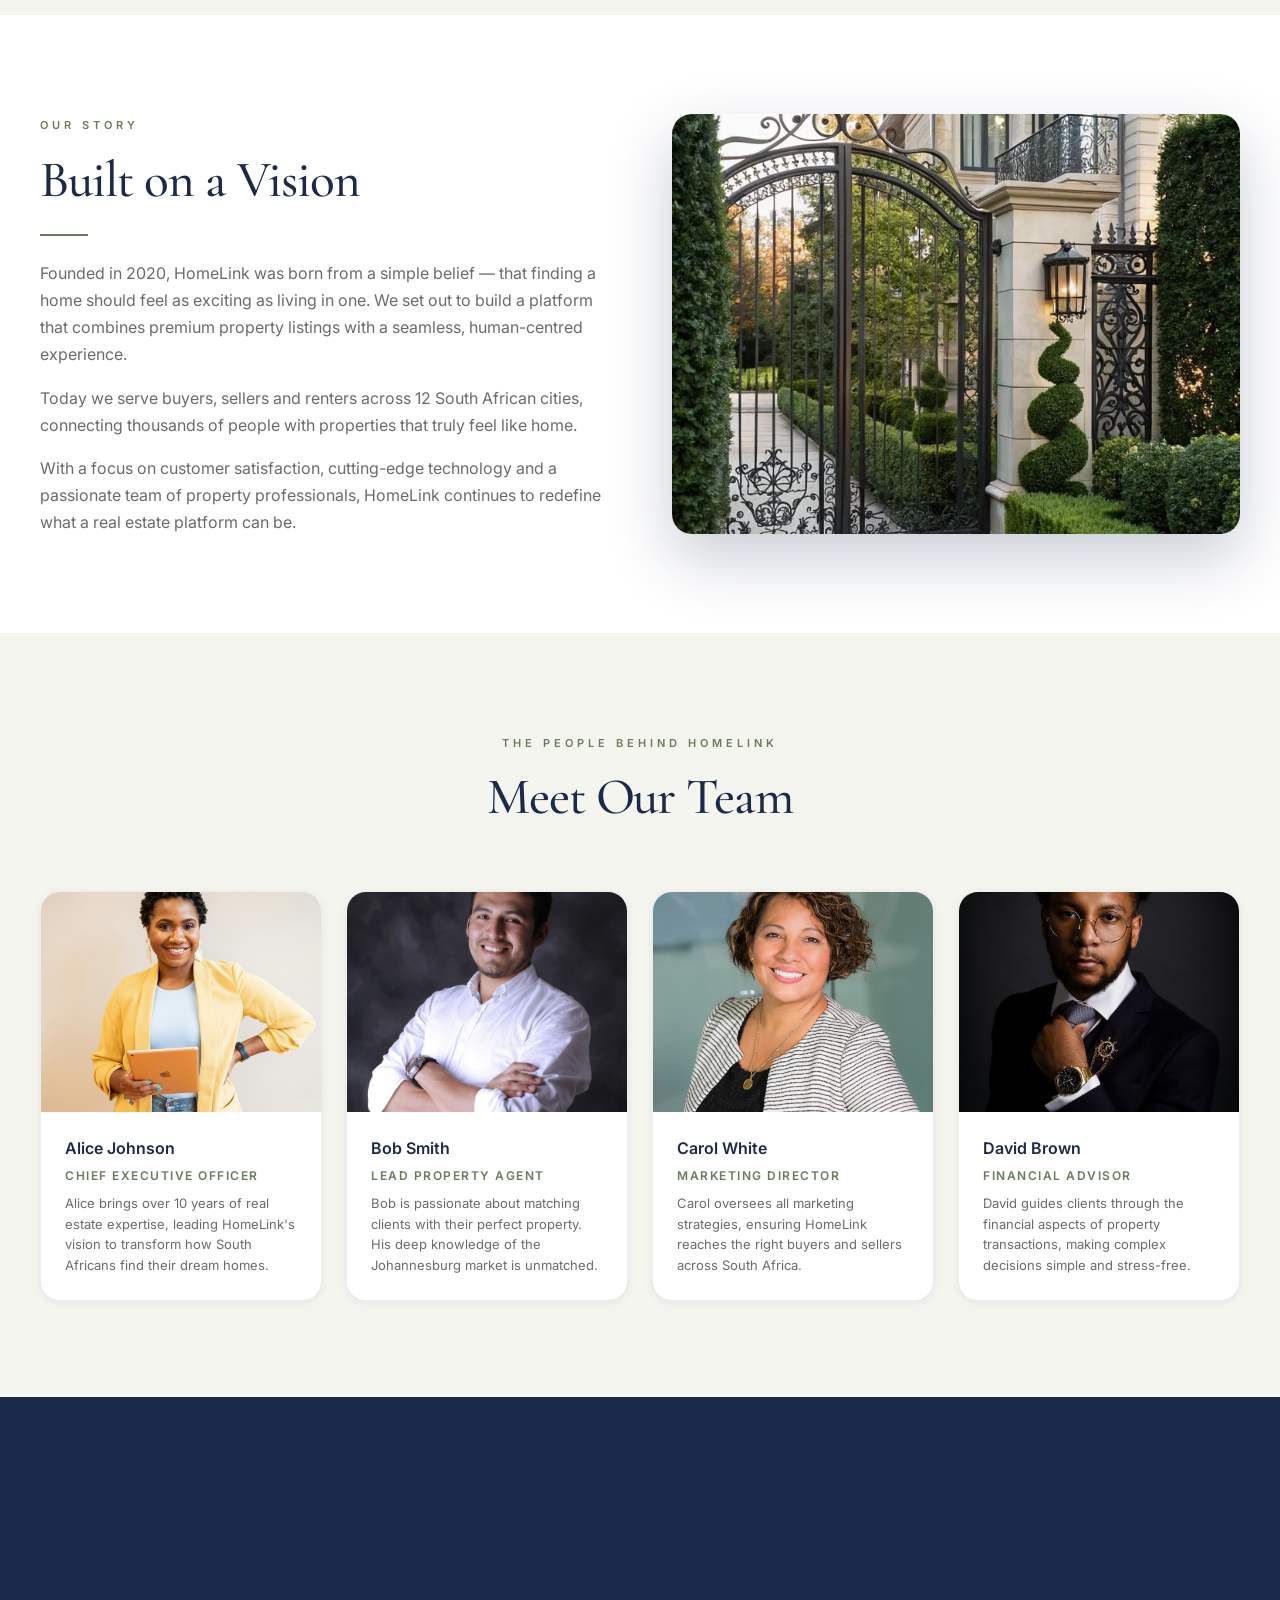
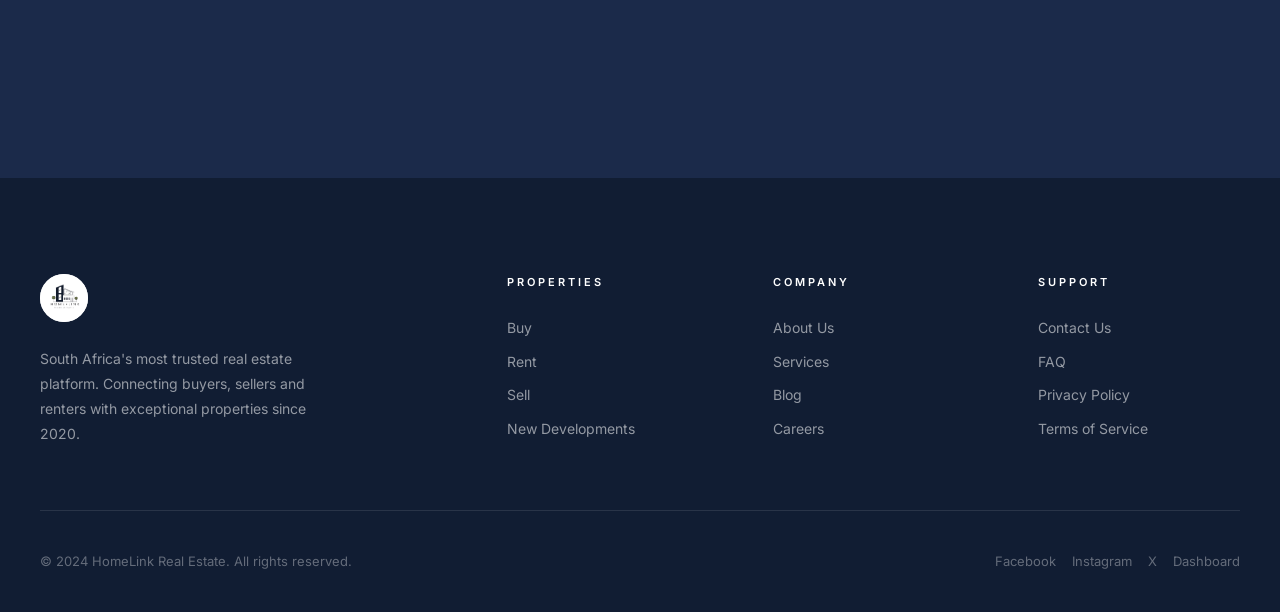
==== commit 43ea6594: "Updated footer redirects" ====
--- a/HTML/AboutUs.html
+++ b/HTML/AboutUs.html
@@ -217,8 +217,8 @@
                 <div>
                     <div class="footer-heading">Support</div>
                     <ul class="footer-links">
-                        <li><a href="#">Contact Us</a></li>
-                        <li><a href="#">FAQ</a></li>
+                        <li><a href="AboutUs.html#contact">Contact Us</a></li>
+                        <li><a href="Services.html#FAQ">FAQ</a></li>
                         <li><a href="#">Privacy Policy</a></li>
                         <li><a href="#">Terms of Service</a></li>
                     </ul>
@@ -227,9 +227,10 @@
             <div class="footer-bottom">
                 <span>© 2024 HomeLink Real Estate. All rights reserved.</span>
                 <div class="footer-social">
-                    <a href="#">Facebook</a>
-                    <a href="#">Instagram</a>
-                    <a href="#">Twitter</a>
+                    <a href="https://www.facebook.com">Facebook</a>
+                    <a href="https://www.instagram.com">Instagram</a>
+                    <a href="https://www.x.com">X</a>
+                    <a href="dashboard.html">Dashboard</a>
                 </div>
             </div>
         </div>
